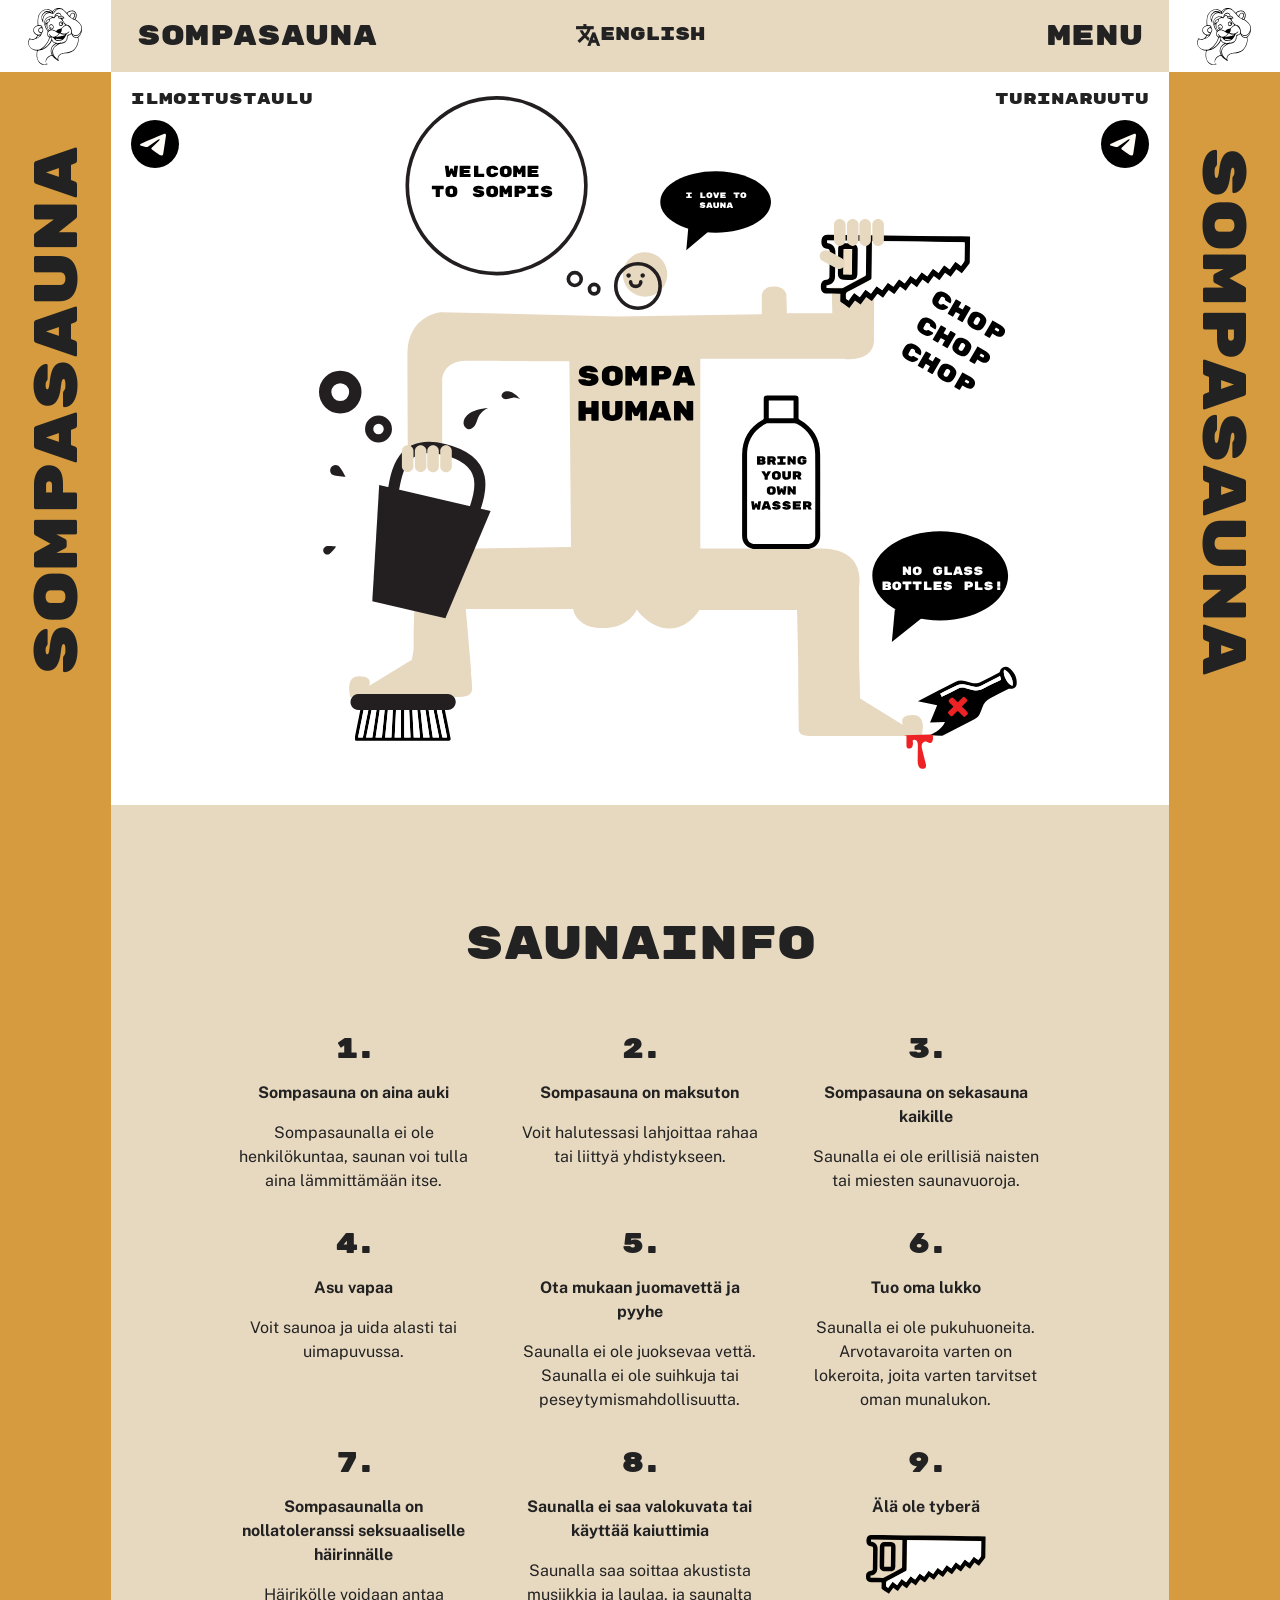
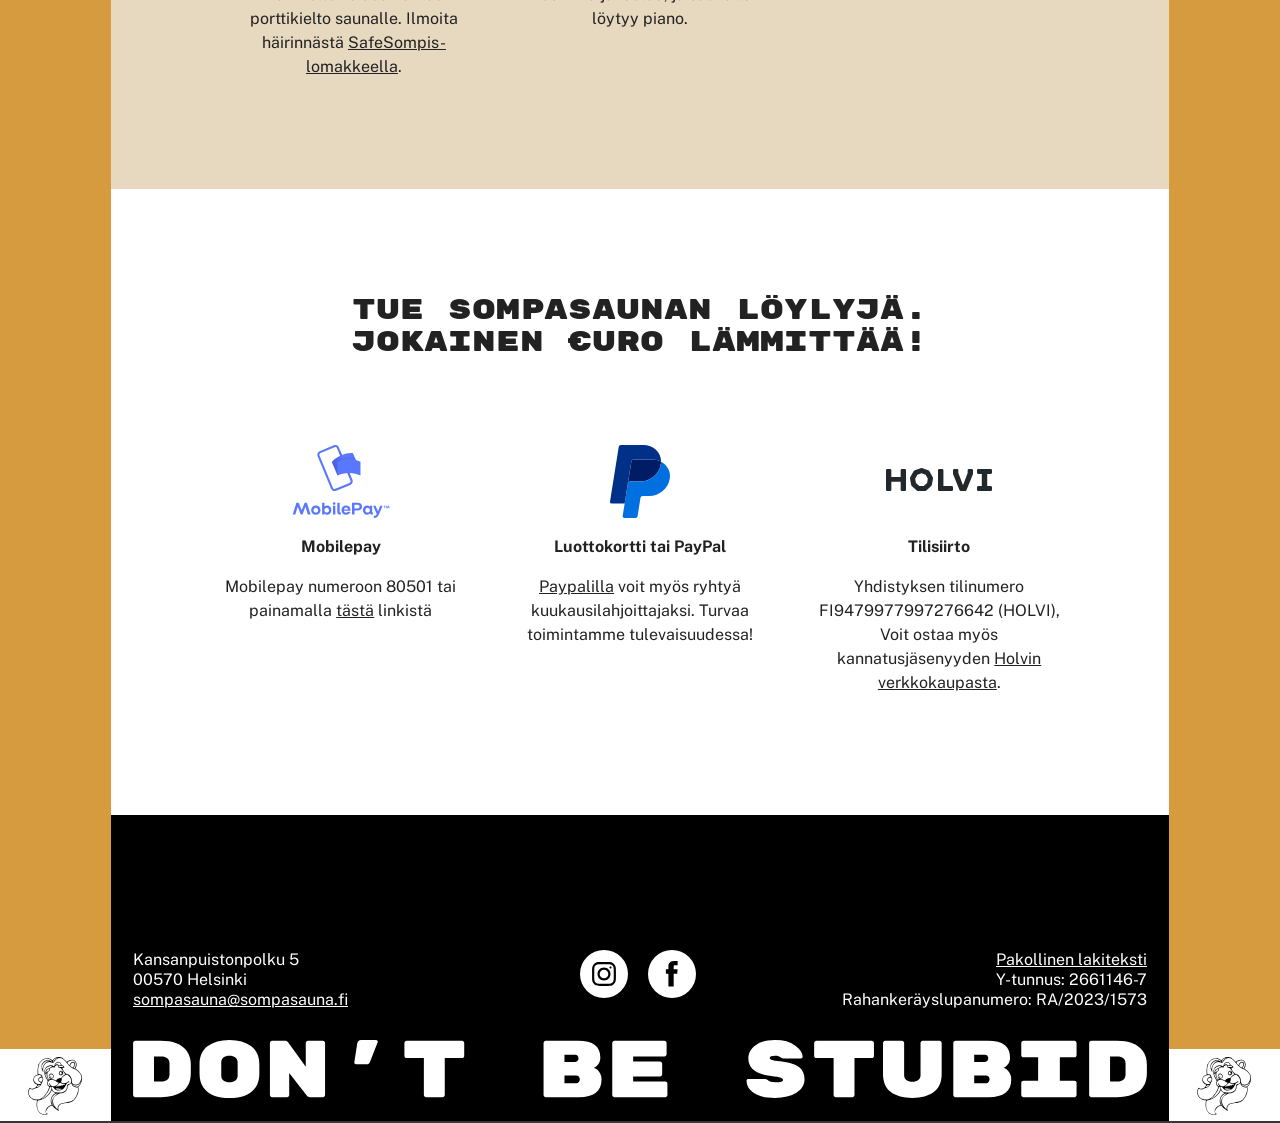
==== index.html @ 7e93b6a0 "Removed Pure CSS grid Removed Pure CSS grid link. Replaced used CSS styles from pure grid with own s" ====
<!doctype html>
<html class="no-js" lang="fi">
   <head>
      <meta charset="utf-8">
      <meta name="viewport" content="width=device-width, initial-scale=1">
	  <meta name="author" content="Katriina Kallioinen">
      <title>Sompasauna - Etusivu</title>
      <meta name="description" content="">
      <meta property="og:title" content="">
      <meta property="og:type" content="">
      <meta property="og:url" content="">
      <meta property="og:image" content="">
      <meta property="og:image:alt" content="">
	  <link rel="stylesheet" href="css/style.css">
      <link rel="preconnect" href="https://fonts.googleapis.com">
      <link rel="preconnect" href="https://fonts.gstatic.com" crossorigin>
      <link href="https://fonts.googleapis.com/css2?family=Public+Sans:ital,wght@0,100..900;1,100..900&family=Rubik+Mono+One&display=swap" rel="stylesheet">
	  <link href="https://fonts.googleapis.com/css2?family=Material+Icons&icon_names=translate&display=block" rel="stylesheet">
	  <link rel="icon" href="images/sompaleijona_fav.svg" type="image/svg+xml">
      <script src="js/app.js"></script>
   </head>
   <body>
	  <div id="menuOverlay" class=" menucont">
		 <div class="menuoverlay">
			<div class="grid">
				<div class="grid_col_100">
					<div id="topLinks" class="toplinks maxwidth">
					   <nav>
						  <ul class="mobnavul">
							 <li class="mobnavsep mobnavclose">
								<a href="javascript:void(0);" class="mobnavlink" onclick="closeNav()">MENU KII!</a>
							</li>
						  </ul>
						  <ul class="mobnavul">
							 <li class="mobnavsep"><a href="index.html" class="mobnavlink">ETUSIVU</a></li>
							 <li class="mobnavsep"><a href="medialle.html" class="mobnavlink">MEDIALLE</a></li>
							 <li class="mobnavsep"><a href="yhdistys.html" class="mobnavlink">YHDISTYS</a></li>
							 <li class="mobnavsep"><a href="saapuminen.html" class="mobnavlink">SAAPUMINEN</a></li>
						  </ul>
					   </nav>
					</div>
				</div>
			</div>
		</div>
	  </div>
      <div id="maincont" class="maincont maxwidth">
         <div id="maincont2" class="maincont2 maxwidth">
            <div class="sidecnt">
               <div class="smllogo top-0"><img src="images/sompaleijona.svg" alt=""></div>
               <div class="smllogo top-0 right-0"><img src="images/sompaleijona.svg" alt=""></div>
               <div class="smllogo bottom-0"><img src="images/sompaleijona.svg" alt=""></div>
               <div class="smllogo bottom-0 right-0"><img src="images/sompaleijona.svg" alt=""></div>
               <div class="sidetext left">
                  <div class="title rotleft"><span>Sompasauna</span></div>
               </div>
               <div class="sidetext right">
                  <div class="title rotright"><span>Sompasauna</span></div>
               </div>
            </div>
            <div class="midcol">
               <header>
                  <div class="topbar">
                     <div class="grid">
                        <div class="grid_col_40">
                           <a href="index.html"><h1 class="topbartext">Sompasauna</h1></a>
                        </div>
						<div class="grid_col_20 langmenucnt">
							<a href="home.html" class="langtext" data-icon="translate">ENGLISH</a>
                        </div>
                        <div class="grid_col_40">
							<a href="javascript:void(0);" class="mainmenu" onclick="openNav()">
								<p class="topbartext">MENU</p>
							</a>
                        </div>
                     </div>
                  </div>
               </header>
               <main>
                  <div class="mainsectcont">
					 <div class="grid">
                        <div class="grid_col_100 sompahumancnt">
						   <div class="sompahuman">
                              <div class="sompahumanimg">
                                 <img src="images/sompahuman.svg" alt="">
                              </div>
                           </div>
						   <div class="sompahumansomecnt">
							   <div class="sompahumansome shsl left">
								  <p>ILMOITUSTAULU</p>
								  <div class ="sompahumanicons">
									 <a href="https://t.me/+w6n6dkf7TgplNDRk" rel="noreferrer" target="_blank" class="sometop">
										<div class="socmediacontinv left">
										   <img src="images/some_telegram.svg" alt="Ilmoitustaulu telegrammissa">
										</div>
									 </a>
								  </div>
							   </div>
							   <div class="sompahumansome shsr right">
								  <p>TURINARUUTU</p>
								  <div class ="sompahumanicons">
									 <a href="https://t.me/%2BQe0uLihSREjvhsgx" rel="noreferrer" target="_blank" class="sometop right">
										<div class="socmediacontinv right">
										   <img src="images/some_telegram.svg" alt="Turinaruutu telegrammissa">
										</div>
									 </a>
								  </div>
							   </div>
						   </div>
                        </div>
                     </div>
                     <div class="grid beige contpadsml">
                        <div class="grid_col_100">
                           <h2 class="largetext aligncenter">SAUNAINFO</h2>
                        </div>
                        <div class="grid_col_33">
                           <div class="content aligncenter">
                              <span class="mediumtext smlls">1.</span>
                              <p class="strong">Sompasauna on aina auki</p>
                              <p>Sompasaunalla ei ole henkilökuntaa, saunan voi tulla aina lämmittämään itse.</p>
                           </div>
                        </div>
                        <div class="grid_col_33">
                           <div class="content aligncenter">
                              <span class="mediumtext smlls">2.</span>
                              <p class="strong">Sompasauna on maksuton</p>
                              <p>Voit halutessasi lahjoittaa rahaa tai liittyä yhdistykseen.</p>
                           </div>
                        </div>
                        <div class="grid_col_33">
                           <div class="content aligncenter">
                              <span class="mediumtext smlls">3.</span>
                              <p class="strong">Sompasauna on sekasauna kaikille </p>
                              <p>Saunalla ei ole erillisiä naisten tai miesten saunavuoroja.</p>
                           </div>
                        </div>
                        <div class="grid_col_33">
                           <div class="content aligncenter">
                              <span class="mediumtext smlls">4.</span>
                              <p class="strong">Asu vapaa</p>
                              <p>Voit saunoa ja uida alasti tai uimapuvussa.</p>
                           </div>
                        </div>
                        <div class="grid_col_33">
                           <div class="content aligncenter">
                              <span class="mediumtext smlls">5.</span>
                              <p class="strong">Ota mukaan juomavettä ja pyyhe</p>
                              <p>Saunalla ei ole juoksevaa vettä. Saunalla ei ole suihkuja tai peseytymismahdollisuutta.</p>
                           </div>
                        </div>
                        <div class="grid_col_33">
                           <div class="content aligncenter">
                              <span class="mediumtext smlls">6.</span>
                              <p class="strong">Tuo oma lukko</p>
                              <p>Saunalla ei ole pukuhuoneita. Arvotavaroita varten on lokeroita, joita varten tarvitset oman munalukon.</p>
                           </div>
                        </div>
                        <div class="grid_col_33">
                           <div class="content aligncenter">
                              <span class="mediumtext smlls">7.</span>
                              <p class="strong">Sompasaunalla on nollatoleranssi seksuaaliselle häirinnälle</p>
                              <p>Häirikölle voidaan antaa porttikielto saunalle. Ilmoita häirinnästä <a href="https://docs.google.com/forms/d/e/1FAIpQLSfS0E_DT-Mt9vOCuPlWP-vddChGRAcithZ7f5eoOJfEtLlh0Q/viewform" rel="noreferrer" target="_blank">SafeSompis-lomakkeella</a>.</p>
                           </div>
                        </div>
                        <div class="grid_col_33">
                           <div class="content aligncenter">
                              <span class="mediumtext smlls">8.</span>
                              <p class="strong">Saunalla ei saa valokuvata tai käyttää kaiuttimia</p>
                              <p>Saunalla saa soittaa akustista musiikkia ja laulaa, ja saunalta löytyy piano.</p>
                           </div>
                        </div>
                        <div class="grid_col_33">
                           <div class="content aligncenter">
                              <span class="mediumtext smlls">9.</span>
                              <p class="strong">Älä ole tyberä</p>
                              <img src="./images/saha.svg" alt="saha" class="saha">
                           </div>
                        </div>
                     </div>
                     <div class="grid contpadlrg">
                        <div class="grid_col_100">
                           <h2 class="mediumtext aligncenter">Tue Sompasaunan löylyjä.<br>jokainen €uro lämmittää!</h2>
                        </div>
                        <div class="grid paymentcnt">
                           <div class="grid_col_33">
                              <div class="content aligncenter">
								 <div class="paymentimgcnt">
									<img src="./images/payment_mobilepay.svg" alt="MobilePay" class="paymentimg">
								 </div>
                                 <p class="payment">Mobilepay</p>
                                 <p>Mobilepay numeroon 80501 tai painamalla <a href="https://www.mobilepay.fi/Yrityksille/Maksulinkki/maksulinkki-vastaus?phone=80501&amount=10&comment=Lahjoitus%20Sompasaunalle" rel="noreferrer" target="_blank" class="some instagram">tästä</a> linkistä</p>
                              </div>
                           </div>
                           <div class="grid_col_33">
                              <div class="content aligncenter">
								 <div class="paymentimgcnt">
									<img src="./images/payment_paypal.svg" alt="Paypal" class="paymentimg">
								 </div>
                                 <p class="payment">Luottokortti tai PayPal</p>
                                 <p><a href="https://www.paypal.com/donate/?hosted_button_id=TMPUR9CYPCMAG" rel="noreferrer" target="_blank" class="">Paypalilla</a> voit myös ryhtyä kuukausilahjoittajaksi. Turvaa toimintamme tulevaisuudessa!</p>
                              </div>
                           </div>
                           <div class="grid_col_33">
                              <div class="content aligncenter">
								 <div class="paymentimgcnt holvi">
									<img src="./images/payment_holvi.svg" alt="Holvi" class="paymentimg">
								 </div>
                                 <p class="payment">Tilisiirto</p>
                                 <p>Yhdistyksen tilinumero FI9479977997276642 (HOLVI), Voit ostaa myös kannatusjäsenyyden <a href="https://holvi.com/shop/sompasauna/" rel="noreferrer" target="_blank">Holvin verkkokaupasta</a>.</p>
                              </div>
                           </div>
                        </div>
                     </div>
                  </div>
               </main>
               <div class="grid">
                  <footer>
                     <div class="contact">
                        <div class="contactcnt">
                           <div class="contactcol contactcol1">
                              <div class="address">Kansanpuistonpolku 5<br>00570 Helsinki<br><a href="mailto:sompasauna@sompasauna.fi" class="email">sompasauna@sompasauna.fi</a></div>
                           </div>
                           <div class="contactcol contactcol2">
                              <div class="socmedia">
                                 <a href="https://www.instagram.com/sompasauna/" rel="noreferrer" target="_blank" class="some instagram">
                                    <div class="socmediacont">
                                       <img src="images/some_instagram.svg" alt="Sompasauna on Instagram">
                                    </div>
                                 </a>
                                 <div class="socmediacont">
                                    <a href="https://www.facebook.com/groups/sompasauna" rel="noreferrer" target="_blank" class="some facebook">
										<img src="images/some_facebook.svg" alt="Sompasauna on Facebook">
									</a>
                                 </div>
                              </div>
                           </div>
                           <div class="contactcol contactcol3">
                              <div class="address"><a href="tietosuojaseloste.html" class="email">Pakollinen lakiteksti</a><br>Y-tunnus: 2661146-7<br>Rahankeräyslupanumero: RA/2023/1573</div>
                           </div>
                        </div>
                     </div>
                     <div class="grid_col_100">
                        <div class="slogan">
                           <img src="images/slogan.svg" alt="Don't be stubid">
                        </div>
                     </div>
                  </footer>
               </div>
            </div>
         </div>
      </div>
   </body>
</html>
---- css/style.css ----
/* Reset defaults */
html {
	color: #222;
	font-size: 1em;
	line-height: 1.4;
	box-sizing: border-box;
	font-family: "Rubik Mono One", Helvetica, Arial, sans-serif;
}

*,
*:before,
*:after {
	box-sizing: inherit;
}

/* * Remove text-shadow in selection highlight: * https://twitter.com/miketaylr/status/12228805301 * * Customize the background color to match your design. */
::-moz-selection {
	background: #b3d4fc;
	text-shadow: none;
}

::selection {
	background: #b3d4fc;
	text-shadow: none;
}

/* * Remove the gap between audio, canvas, iframes, * images, videos and the bottom of their containers: * https://github.com/h5bp/html5-boilerplate/issues/440 */
audio,
canvas,
iframe,
img,
svg,
video {
	vertical-align: middle;
}

img {
	max-width: 100%;
}

[data-icon]::before {
	content: attr(data-icon);
	font-family: 'Material Icons';
	font-weight: bold;
	font-style: normal;
	font-size: 1.4em;
	vertical-align: middle;
	width: 1em;
	height: 1em;
	line-height: 1;
	text-transform: none;
	letter-spacing: normal;
	-webkit-font-smoothing: antialiased;
	text-rendering: optimizeLegibility;
	-moz-osx-font-smoothing: grayscale;
}

/* * Remove default fieldset styles. */
fieldset {
	border: 0;
	margin: 0;
	padding: 0;
}

/* ---------------------*/
body {
	margin: 0;
	font-family: "Public Sans", Helvetica, Arial, sans-serif;
	background: #373737;
}

.link:hover {
	text-decoration: underline;
	cursor: pointer;
}

header {
	width: 100%;
	background-color: #E7D8C0;
	z-index: 3;
	position: relative;
	top: 0;
	min-height: 72px;
}

a {
	text-decoration: none;
}

.strong {
	font-weight: 700;
}

.maxwidth {
	max-width: 100%;
	width: 1920px;
}

.left {
	float: left;
}

.right {
	float: right;
}

.alignleft {
	text-align: left;
}

.alignright {
	text-align: right;
}

.aligncenter {
	text-align: center;
}

.left-0
{
	left: 0;
}

.right-0
{
	right: 0;
}

.bottom-0 {
	bottom: 0;
}

.top-0 {
	top: 0;
}

.grid{
	display: flex;
    flex-flow: row wrap;
    align-content: flex-start;	
	line-height: 1.15;
    -webkit-text-size-adjust: 100%;
}

.grid_col_100{
	width: 100%;
}

.grid_col_50{	
	width: 100%;
}

.grid_col_40{
	width: 40%;
}
.grid_col_20{
	width: 20%;
}

.grid_col_33
{
	width: 100%;
}

.grid_col_33_50_100
{
	width: 100%;	
}

.beige {
	background-color: #E7D8C0;
}

.maincont {
	margin-right: auto;
	margin-left: auto;
	display: block;
}

.maincont2 {
	float: left;
	background: #d59b3e;
	position: relative;
}

main {
	padding: 0;
	background: #FFF;
}

main a {
	color: #222;
	text-decoration: underline;
}

main .mainsectcont {
	min-height: 540px;
}

main .content {
	padding: 0 24px 24px 24px;
	line-height: 24px;
}

header {
	background-color: #D59B3E;
}

.mainmenu {
	float: right;
}

/* ------------ Language selector start ------------*/
.langmenucnt {
	display: block;
	float: right;
	position: relative;
}

.langtext {
	font-size: 10px;
	color: #FFF;
	text-align: center;
	display: block;
	margin-top: 29px;
	width: 100%;
}

.langtext:hover {
	color: #222;
}


/* ------------ Language selector end ------------*/
.midcol {
	display: block;
	float: left;
	width: 100%;
}

.largetext {
	font-family: "Rubik Mono One", Helvetica, Arial, sans-serif;
	color: #222;
	font-size: 34px;
	font-weight: 400;
	display: block;
	margin: 0;
	padding: 30px 0 50px 0;
}

.mediumtext {
	font-family: "Rubik Mono One", Helvetica, Arial, sans-serif;
	font-size: 20px;
	font-weight: 400;
	margin: 0;
	padding: 26px 0;
}

.smlls {
	letter-spacing: -5px;
}

/* ------------ Sidebar start ------------*/
.smllogo {
	background: #FFF;
	position: absolute;
	width: 90px;
	height: 72px;
}

.smllogo img {
	margin: 10px 20px;
	width: 50px;
}

.sidetext {
	width: 90px;
	display: block;
	top: 60px;
	margin: 0;
	padding: 46px 0;
}

.title {
	font-size: 54px;
	line-height: 1;
	font-family: "Rubik Mono One", Helvetica, Arial, sans-serif;
	position: fixed;
	top: 115px;
	white-space: nowrap;
}

.rotleft {
	transform: rotate(-90deg) translateY(48px) translateX(-100%);
	transform-origin: 0% 50%;
}

.rotright {
	transform: rotate(90deg) translateY(-43px);
	transform-origin: 0% 50%;
}

/* ------------ Sidebar end ------------*/

/* ------------ Navi & topbar start ------------*/
.topbar {
	font-weight: 400;
	font-family: "Rubik Mono One", Helvetica, Arial, sans-serif;
	display: block;
	justify-content: space-between;
	align-items: center;
	padding: 0 26px 0 26px;
}

.topbartext {
	font-family: "Rubik Mono One", Helvetica, Arial, sans-serif;
	font-size: 10px;
	font-weight: 400;
	line-height: 34px;
	margin: 20px 0 0 0;
	color: #FFF;
}

.topbartext:hover {
	color: #222;
}

nav {
	font-size: 14px;
}

.menucont {
	height: 100%;
	width: 0;
	position: fixed;
	z-index: 3000;
	overflow-x: hidden;
	padding-top: 0px;
}

.menuoverlay {
	position: relative;
	height: 100%;
	background: #d59b3e;
}

.toplinks {
	padding: 12px 0 64px 0;
	margin: 0 auto;
}

.mobnavlink {
	color: #FFF;
}

.mobnavlink:hover {
	color: #222;
}

.mobnavul {
	font-family: "Rubik Mono One", Helvetica, Arial, sans-serif;
	list-style: none;
	margin: 0;
	padding: 0;
}

.mobnavsep {
	width: 100%;
	float: left;
	text-align: center;
	margin: 15px 0;
}

.mobnavclose {
	margin-top: 8px;
	text-align: right;
	padding: 7px 32px 0 0;
	margin-bottom: 60px;
}

.mobnavclose a {
	margin-right: 0;
}

/* ------------ Navi & topbar end ------------*/

/* ------------ hero start ------------*/
.sompahumancnt {
	width: 100%;
	position: relative;
}

.sompahumansomecnt {
	width: 100%;
	margin-bottom: 36px;
	float: left;
}

.sompahumansome {
	font-family: "Rubik Mono One", Helvetica, Arial, sans-serif;
	font-size: 16px;
	position: relative;
}

.shsr {
	right: 20px;
}

.shsl {
	left: 20px;
}

.sompahumansome p {
	display: block;
	font-size: 14px;
	margin: 18px 0 12px 0px;
	clear: both;
	float: left;
}

.sompahumansome img {
	display: block;
}

.sompahumanicons {
	position: relative;
	clear: none;
}

.sompahuman {
	display: block;
	position: relative;
	margin: auto;
	text-align: center;
	margin-left: 35px;
}

.socmediacontinv {
	width: 48px;
	height: 48px;
	display: block;
	border-radius: 50%;
	background: #000;
	float: left;
}

.socmediacontinv:hover {
	background: #d59b3e;
}

.saha {
	width: 120px;
}

.sometop img {
	width: 26px;
	height: 26px;
	text-align: center;
	margin: 12px 0 0px 9px;
}

.sompahumanimg {
	width: 100%;
	height: 100%;
	position: relative;
}

.sompahumanimg img {
	margin-top: 24px;
	padding: 0;
}

/* ------------ hero end ------------*/

/* ------------ footer start ------------*/
footer {
	box-sizing: border-box;
	background-color: black;
	color: white;
	width: 100%;
	padding: 42px 24px 12px 24px;
}

footer section {
	margin: 0 auto;
}

footer .contact {
	justify-content: space-between;
	margin-bottom: 20px;
	text-align: center;
}

footer .email {
	color: #FFF;
	text-decoration: underline;
}

footer contact .center {
	justify-content: center;
}

footer contact .center .some {
	background-color: white;
}

footer contact .center .some:hover {
	background-color: #D59B3E;
}

footer contact .right {
	text-align: right;
}

.slogan {
	padding: 10px 0 12px 0;
}

.slogan img {
	width: 100%;
}

.some {
	width: 48px;
	height: 48px;
}

.socmediacont {
	width: 48px;
	height: 48px;
	float: left;
	display: block;
	border-radius: 50%;
	background: #FFF;
	margin: 0 10px;
}

.socmediacont:hover {
	background: #d59b3e;
}

.socmedia {
	display: block;
	margin-left: auto;
	margin-right: auto;
	width: 140px;
	margin-top: 21px;
}

.contactcnt {
	flex-direction: column;
	text-align: center;
	width: 100%;
	display: flex;
}

.contactcol {
	display: flex;
	justify-content: center;
	line-height: 26px;
}

.contactcol1 {
	order: 1;
}

.contactcol2 {
	order: 3;
}

.contactcol3 {
	order: 2;
}

.some img {
	width: 26px;
	height: 26px;
	text-align: center;
	margin: 11px 0 0 0;
}

/* ------------ footer end ------------*/
.payment {
	font-weight: 700;
	font-size: 16px;
	line-height: 24px;
	text-align: center;
}

.paymentimg {
	display: block;
	margin-left: auto;
	margin-right: auto;
	max-height: 73px;
	margin-bottom: 24px;
}

.paymentimgcnt {
	display: block;
	width: 100%;
	min-height: 74px;
}

.paymentimgcnt.holvi {
	margin-top: 23px;
	min-height: 51px;
}

.paymentimg.holvi {
	margin-top: 14px;
}

.paymentcnt {
	margin-top: 60px;
}

.contpadlrg {
	padding: 60px 24px;
}

.contpadsml {
	padding: 48px 0 82px 0;
}

.sidecnt {
	display: none;
}

.colsingleimg {
	width: 80%;
	display: block;
	margin: auto;
	margin-top: 40px;
}

.bigbtn {
	font-family: "Rubik Mono One", Helvetica, Arial, sans-serif;
	font-weight: 400;
	font-size: 18px;
	text-decoration: none;
	color: #222;
	background: #fffdcb;
	outline: none;
	border: 6px solid #222;
	box-shadow: 11px 10px 0 -4px #fffdcb, 11px 10px 0 2px #222;
	padding: 18px 20px 14px 20px;
}

.bigbtncnt {
	text-align: center;
	margin: 100px 0 100px 0;
}

.absolute {
	position: absolute;
}

@media screen and (min-width: 20.5em) {
	.mediumtext {
		font-size: 14px;
	}

	nav {
		font-size: 15px;
	}
}

@media screen and (min-width: 22em) {
	.mediumtext {
		font-size: 20px;
	}
}

@media screen and (min-width: 25em) {
	.mediumtext {
		font-size: 20px;
	}

	.topbartext {
		font-size: 14px;
	}

	.langtext {
		font-size: 12px;
		margin-top: 27px;
	}

	nav {
		font-size: 16px;
	}
}

@media screen and (min-width: 30.5em) {
	.mediumtext {
		font-size: 22px;
	}

	nav {
		font-size: 18px;
	}
}

@media screen and (min-width: 35.5em) {
	.colsingleimg {
		width: 60%;
		display: block;
		margin: auto;
		margin-top: 40px;
	}

	.largetext {
		font-size: 40px;
		padding: 38px 0 60px 0;
	}

	.mediumtext {
		font-size: 24px;
	}

	.topbartext {
		font-size: 20px;
		margin: 20px 0 0 0;
	}

	.langtext {
		font-size: 14px;
		margin-top: 26px;
	}

	.contpadlrg {
		padding: 40px;
	}

	.contpadsml {
		padding: 64px 0 36px 0;
	}

	footer {
		padding: 42px 20px 23px 24px;
	}

	.bigbtn {
		font-size: 20px;
		border: 6px solid #222;
		box-shadow: 11px 10px 0 -4px #fffdcb, 11px 10px 0 2px #222;
		padding: 18px 24px 12px 24px;
	}

	nav {
		font-size: 20px;
	}

	.mobnavclose {
		padding: 5px 32px 0 0;
	}
}

@media screen and (min-width: 48em) {
	header {
		background-color: #E7D8C0;
	}

	.largetext {
		font-size: 42px;
		padding: 40px 0 62px 0;
	}

	.sidecnt {
		display: block;
	}

	.topbartext,
	.topbartext a {
		color: #222;
		font-size: 24px;
	}

	.topbartext:hover {
		color: #d59b3e;
	}

	.langtext {
		font-size: 15px;
		color: #222;
		margin-top: 26px;
	}

	.langtext:hover {
		color: #d59b3e;
	}

	.midcol {
		display: block;
		float: left;
		width: calc(100% - 180px);
	}

	.contpadsml {
		padding: 70px 40px;
	}

	footer {
		padding: 42px 36px 10px 36px;
	}

	.sompahumansome p {
		font-size: 16px;
	}

	.bigbtn {
		font-size: 28px;
		border: 6px solid #222;
		box-shadow: 11px 10px 0 -4px #fffdcb, 11px 10px 0 2px #222;
		padding: 18px 24px 12px 24px;
	}

	.mediumtext {
		font-size: 28px;
	}

	nav {
		font-size: 28px;
	}

	.mobnavclose {
		padding: 1px 32px 0 0;
	}
}

@media screen and (min-width: 54em) {

	.topbartext,
	.topbartext a {
		font-size: 28px;
	}

	.langtext {
		font-size: 18px;
		margin-top: 23px;
	}
}


@media screen and (min-width: 64em) {
	header .logo {
		width: 111px;
	}
	
	.grid_col_33 {
		width: 33.3333%;
	}
	
	.grid_col_50 {	
		width: 50%;
	}
	
	.grid_col_33_50_100 {
		width: 50%;
	}

	.colsingleimg {
		width: 80%;
		display: block;
		margin: auto;
		margin-top: 40px;
	}

	.contpadsml {
		padding: 70px 60px;
	}

	.largetext {
		font-size: 44px;
		padding: 42px 0 64px 0;
	}

	.midcol {
		width: calc(100% - 222px);
	}

	.smllogo {
		width: 111px;
	}

	.smllogo img {
		margin: 8px 28px;
		width: 54px;
	}

	.sidetext {
		width: 111px;
	}

	.title {
		font-size: 62px;
	}

	.rotleft {
		transform: rotate(-90deg) translateY(58px) translateX(-100%);
		transform-origin: 0% 50%;
	}

	.rotright {
		transform: rotate(90deg) translateY(-53px);
		transform-origin: 0% 50%;
	}

	.bigbtn {
		background: #fffdcb;
		font-size: 34px;
		border: 6px solid #222;
		box-shadow: 11px 10px 0 -4px #fffdcb, 11px 10px 0 2px #222;
		padding: 18px 27px 12px 27px;
	}

	.sompahuman {
		display: block;
		position: relative;
		margin: auto;
		text-align: center;
		margin-bottom: 0;
	}

	.sompahumansome {
		position: absolute;
		top: 0;
	}

	.sompahumanicons {
		position: relative;
		clear: both;
	}

	.sompahumansome.right {
		right: 20px;
	}

	.sompahumanicons a.right {
		float: right;
	}

	.sompahumansomecnt {
		width: 100%;
		display: block;
		position: static;
		margin-bottom: 36px;
		float: none;
	}

	.sompahumanimg img {
		padding: 0 0 0 70px;
	}

	.mediumtext {
		font-size: 24px;
	}
}

@media screen and (min-width: 80em) {
	.maincont {
		max-width: 100%;
	}

	.contpadlrg {
		padding: 80px;
	}

	.contpadsml {
		padding: 70px 100px;
	}

	.largetext {
		font-size: 46px;
		padding: 44px 0 66px 0;
	}

	.contactcnt {
		width: 100%;
		display: flex;
		flex-direction: row;
		text-align: justify;
	}

	.contactcol {
		width: 100%;
		line-height:20px;
	}

	.contactcol1 {
		order: 1;
		justify-content: flex-start;
	}

	.contactcol2 {
		order: 2;
	}

	.contactcol3 {
		order: 3;
		text-align: right;
		justify-content: flex-end;
	}

	.colsingleimg {
		max-width: 400px;
	}

	.socmedia {
		margin-top: 0;
	}

	.some img {
		text-align: center;
		margin: 11px 0px 0px 11px;
	}

	footer {
		padding: 135px 22px 11px 22px;
	}

	.bigbtn {
		font-size: 38px;
		border: 6px solid #222;
		box-shadow: 11px 10px 0 -4px #fffdcb, 11px 10px 0 2px #222;
		padding: 18px 27px 12px 27px;
	}

	.mediumtext {
		font-size: 28px;
	}
}

@media screen and (min-width: 120em) {
	.grid_col_33_50_100 {
		width: 33.3333%;
	}
	.sompahumanimg {
		margin-top: 0;
	}

	.largetext {
		font-size: 48px;
		padding: 0px 0 46px 0;
	}

	.bigbtn {
		font-size: 45px;
		border: 7px solid #222;
		box-shadow: 11px 10px 0 -4px #fffdcb, 11px 10px 0 2px #222;
		padding: 18px 27px 12px 27px;
	}
}

@media screen and (min-width: 160em) {
}

@media screen and (min-width: 240em) {
}
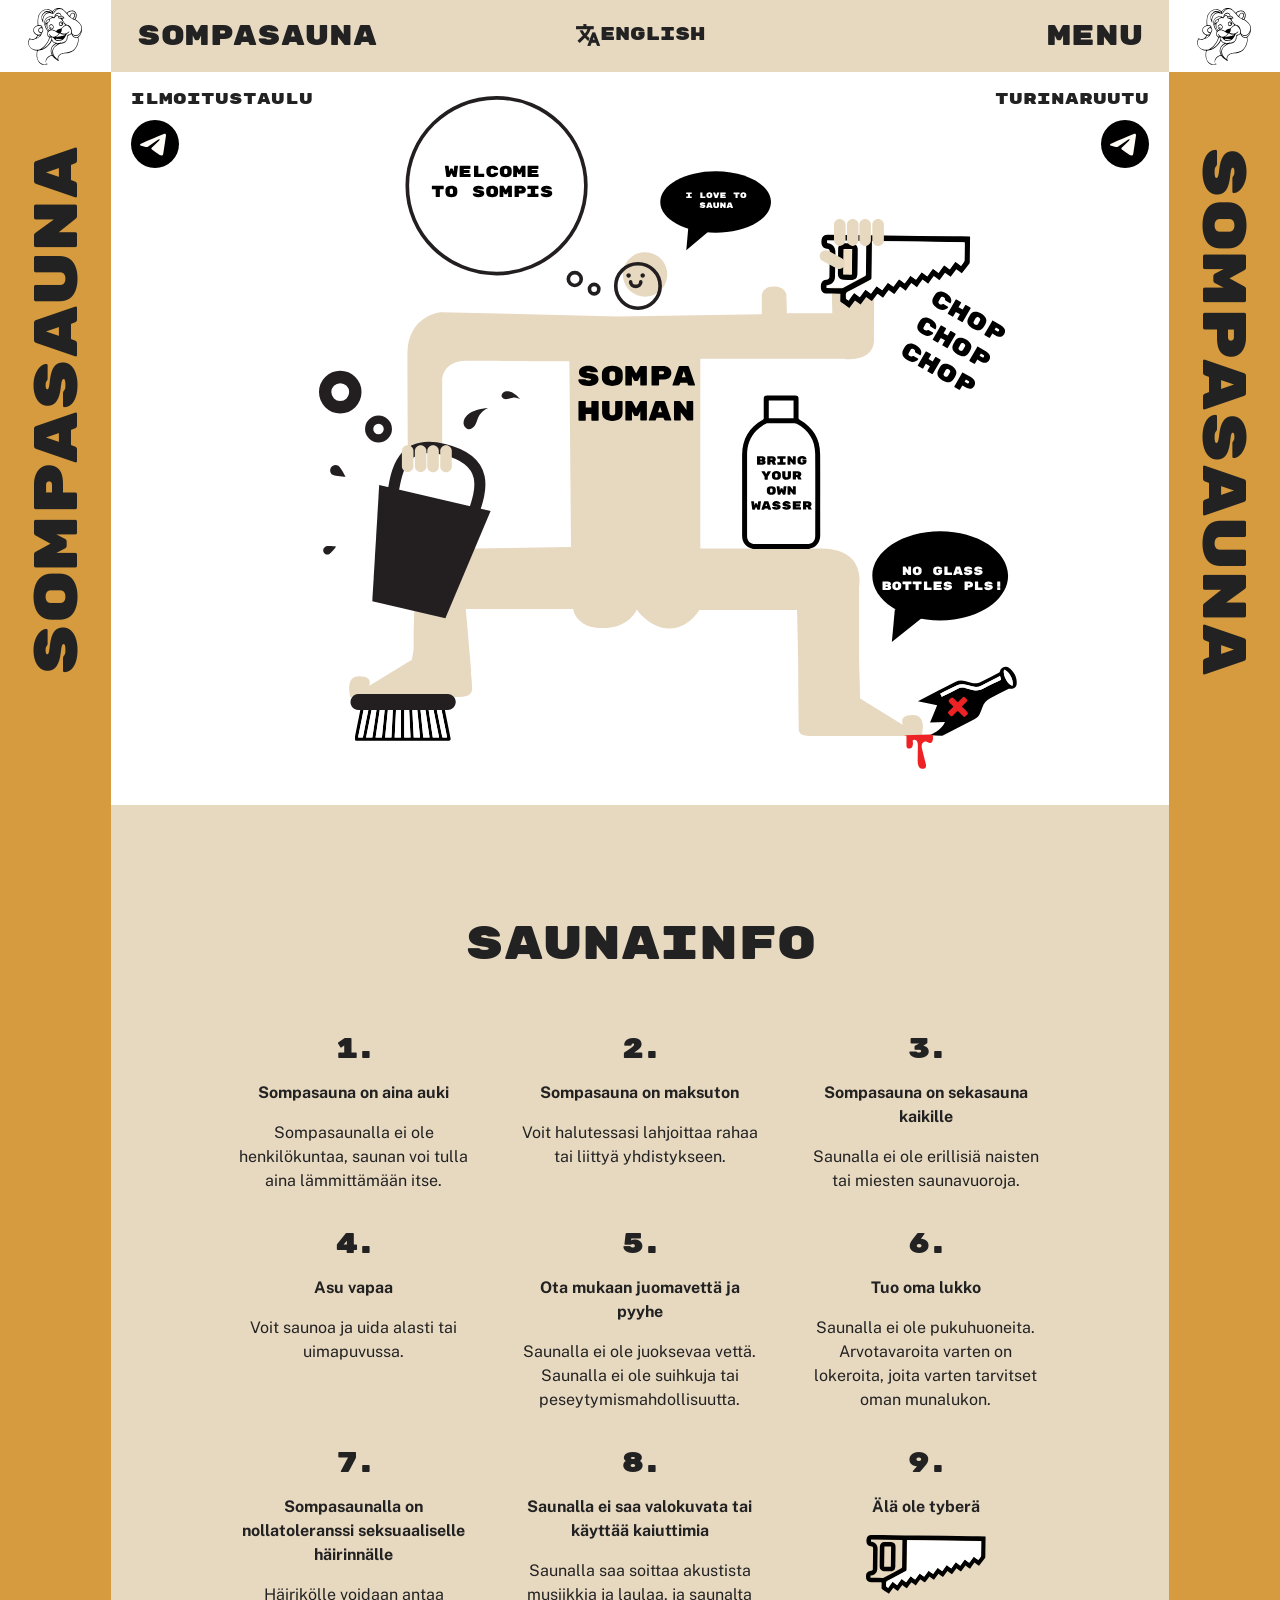
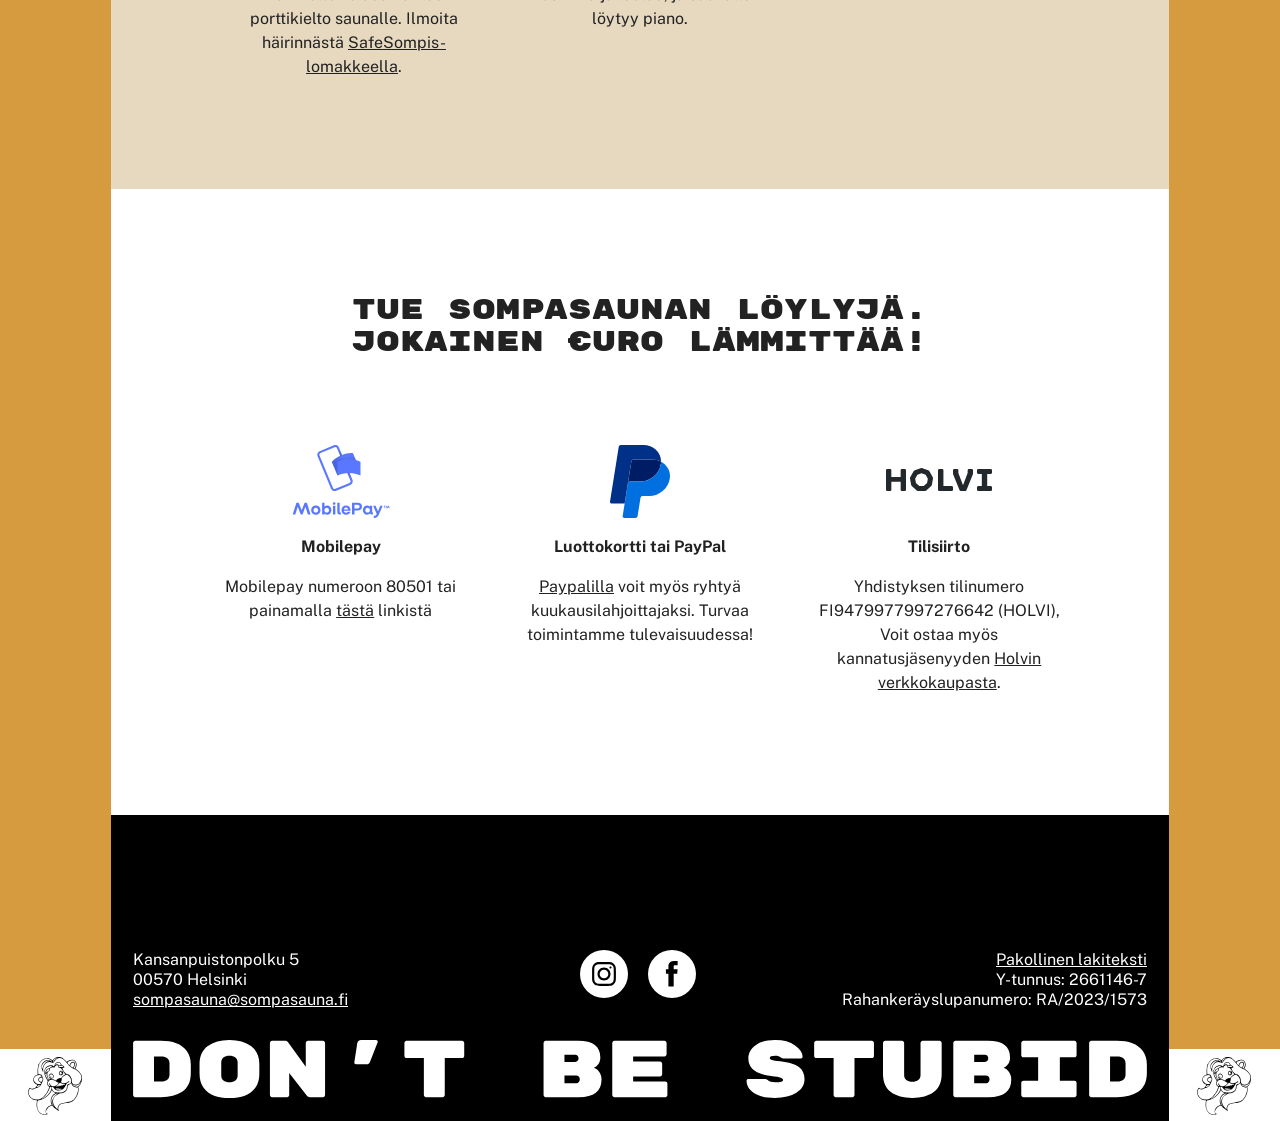
==== commit 9bfce70c: "Added Open Graph metadata Added Open Graph metadata" ====
--- a/index.html
+++ b/index.html
@@ -6,11 +6,13 @@
 	  <meta name="author" content="Katriina Kallioinen">
       <title>Sompasauna - Etusivu</title>
       <meta name="description" content="">
-      <meta property="og:title" content="">
-      <meta property="og:type" content="">
-      <meta property="og:url" content="">
-      <meta property="og:image" content="">
-      <meta property="og:image:alt" content="">
+      <meta property="og:title" content="Sompasauna - Etusivu">
+	  <meta property="og:description" content="Sompasauna - Etusivu">
+	  <meta property="fb:app_id" content="966242223397117">
+      <meta property="og:type" content="website">
+      <meta property="og:url" content="http://new.sompasauna.fi/index.html">
+      <meta property="og:image" content="http://new.sompasauna.fi/images/sompaleijona.svg">
+      <meta property="og:image:alt" content="Sompasauna">
 	  <link rel="stylesheet" href="css/style.css">
       <link rel="preconnect" href="https://fonts.googleapis.com">
       <link rel="preconnect" href="https://fonts.gstatic.com" crossorigin>
@@ -20,7 +22,7 @@
       <script src="js/app.js"></script>
    </head>
    <body>
-	  <div id="menuOverlay" class=" menucont">
+	  <div id="menuOverlay" class="menucont">
 		 <div class="menuoverlay">
 			<div class="grid">
 				<div class="grid_col_100">
--- a/css/style.css
+++ b/css/style.css
@@ -883,7 +883,7 @@
 	}
 
 	.smllogo img {
-		margin: 8px 28px;
+		margin: 8px 0 0 28px;
 		width: 54px;
 	}
 
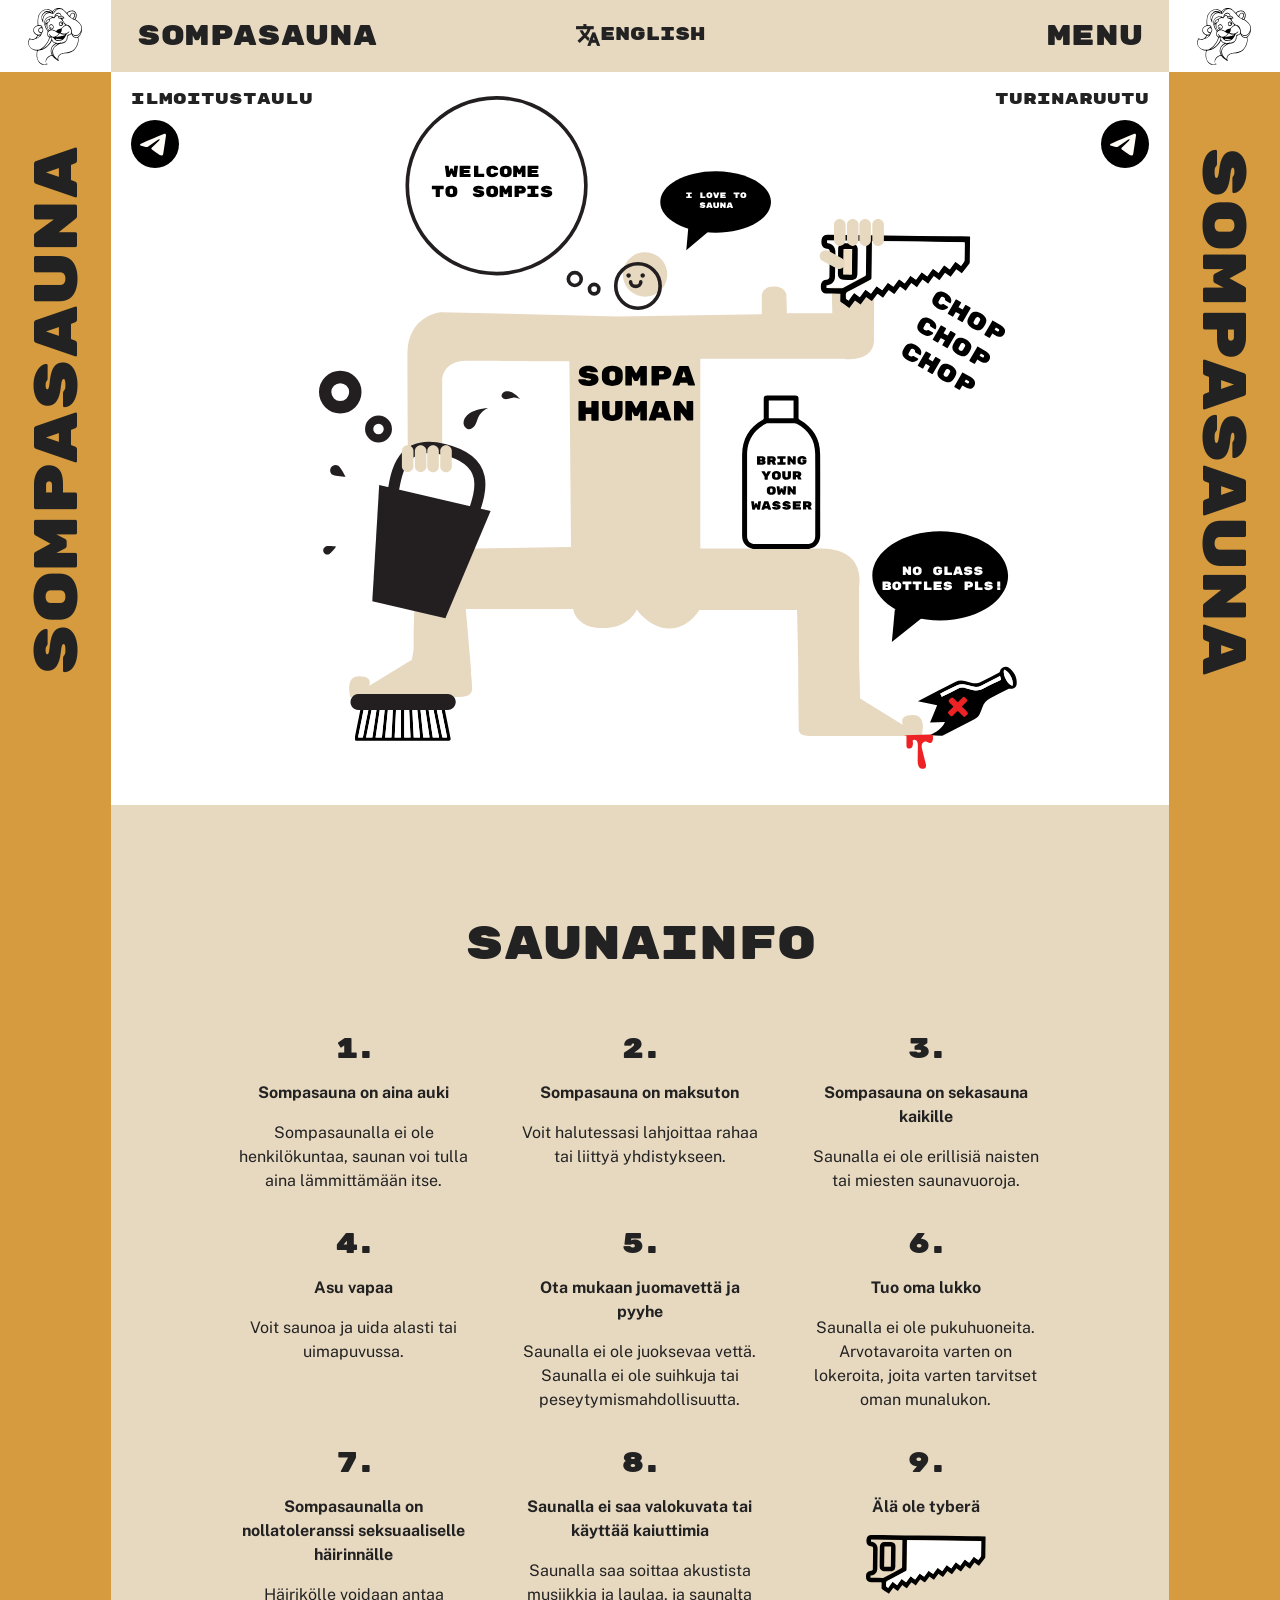
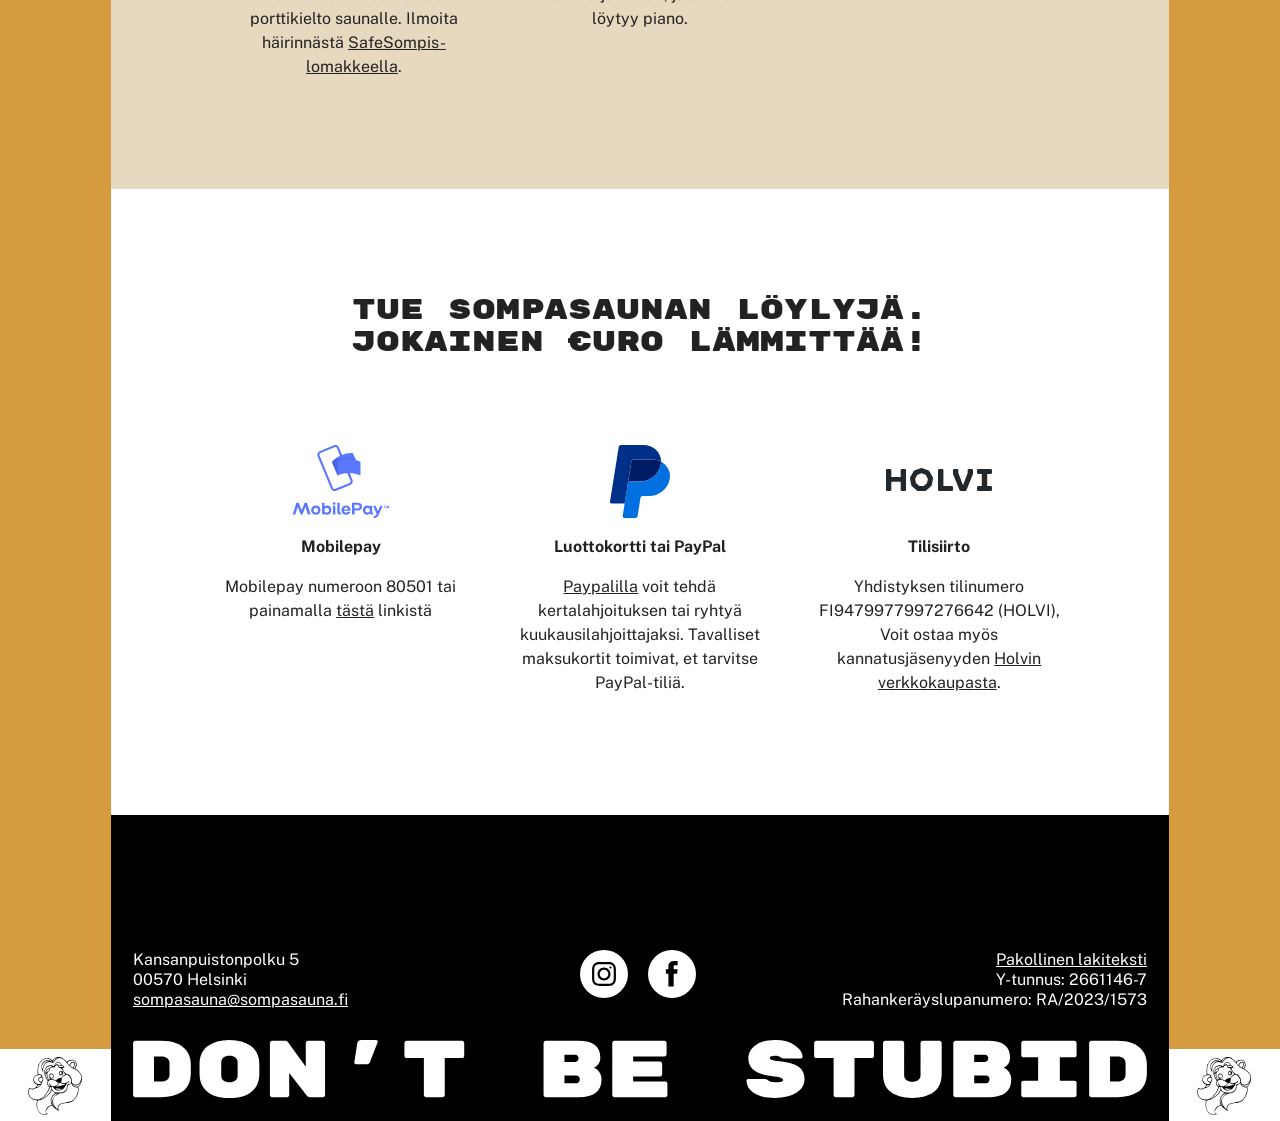
==== commit 73f0ff45: "Update PayPal description Signed-off-by: Riku Viitanen <riku.viitanen@protonmail.com>" ====
--- a/index.html
+++ b/index.html
@@ -11,7 +11,7 @@
 	  <meta property="fb:app_id" content="966242223397117">
       <meta property="og:type" content="website">
       <meta property="og:url" content="http://new.sompasauna.fi/index.html">
-      <meta property="og:image" content="http://new.sompasauna.fi/images/sompaleijona.svg">
+      <meta property="og:image" content="http://new.sompasauna.fi/images/sompaleijona.png">
       <meta property="og:image:alt" content="Sompasauna">
 	  <link rel="stylesheet" href="css/style.css">
       <link rel="preconnect" href="https://fonts.googleapis.com">
@@ -189,7 +189,7 @@
 									<img src="./images/payment_mobilepay.svg" alt="MobilePay" class="paymentimg">
 								 </div>
                                  <p class="payment">Mobilepay</p>
-                                 <p>Mobilepay numeroon 80501 tai painamalla <a href="https://www.mobilepay.fi/Yrityksille/Maksulinkki/maksulinkki-vastaus?phone=80501&amount=10&comment=Lahjoitus%20Sompasaunalle" rel="noreferrer" target="_blank" class="some instagram">tästä</a> linkistä</p>
+                                 <p>Mobilepay numeroon 80501 tai painamalla <a href="https://qr.mobilepay.fi/paymentlink?phone=80501&comment=Lahjoitus%20Sompasaunalle" rel="noreferrer" target="_blank" class="some instagram">tästä</a> linkistä</p>
                               </div>
                            </div>
                            <div class="grid_col_33">
@@ -198,7 +198,7 @@
 									<img src="./images/payment_paypal.svg" alt="Paypal" class="paymentimg">
 								 </div>
                                  <p class="payment">Luottokortti tai PayPal</p>
-                                 <p><a href="https://www.paypal.com/donate/?hosted_button_id=TMPUR9CYPCMAG" rel="noreferrer" target="_blank" class="">Paypalilla</a> voit myös ryhtyä kuukausilahjoittajaksi. Turvaa toimintamme tulevaisuudessa!</p>
+                                 <p><a href="https://www.paypal.com/donate/?hosted_button_id=TMPUR9CYPCMAG" rel="noreferrer" target="_blank" class="">Paypalilla</a> voit tehdä kertalahjoituksen tai ryhtyä kuukausilahjoittajaksi. Tavalliset maksukortit toimivat, et tarvitse PayPal-tiliä.</p>
                               </div>
                            </div>
                            <div class="grid_col_33">
@@ -251,4 +251,4 @@
          </div>
       </div>
    </body>
-</html>+</html>
--- a/css/style.css
+++ b/css/style.css
@@ -66,7 +66,7 @@
 body {
 	margin: 0;
 	font-family: "Public Sans", Helvetica, Arial, sans-serif;
-	background: #373737;
+	background: #161616;
 }
 
 .link:hover {
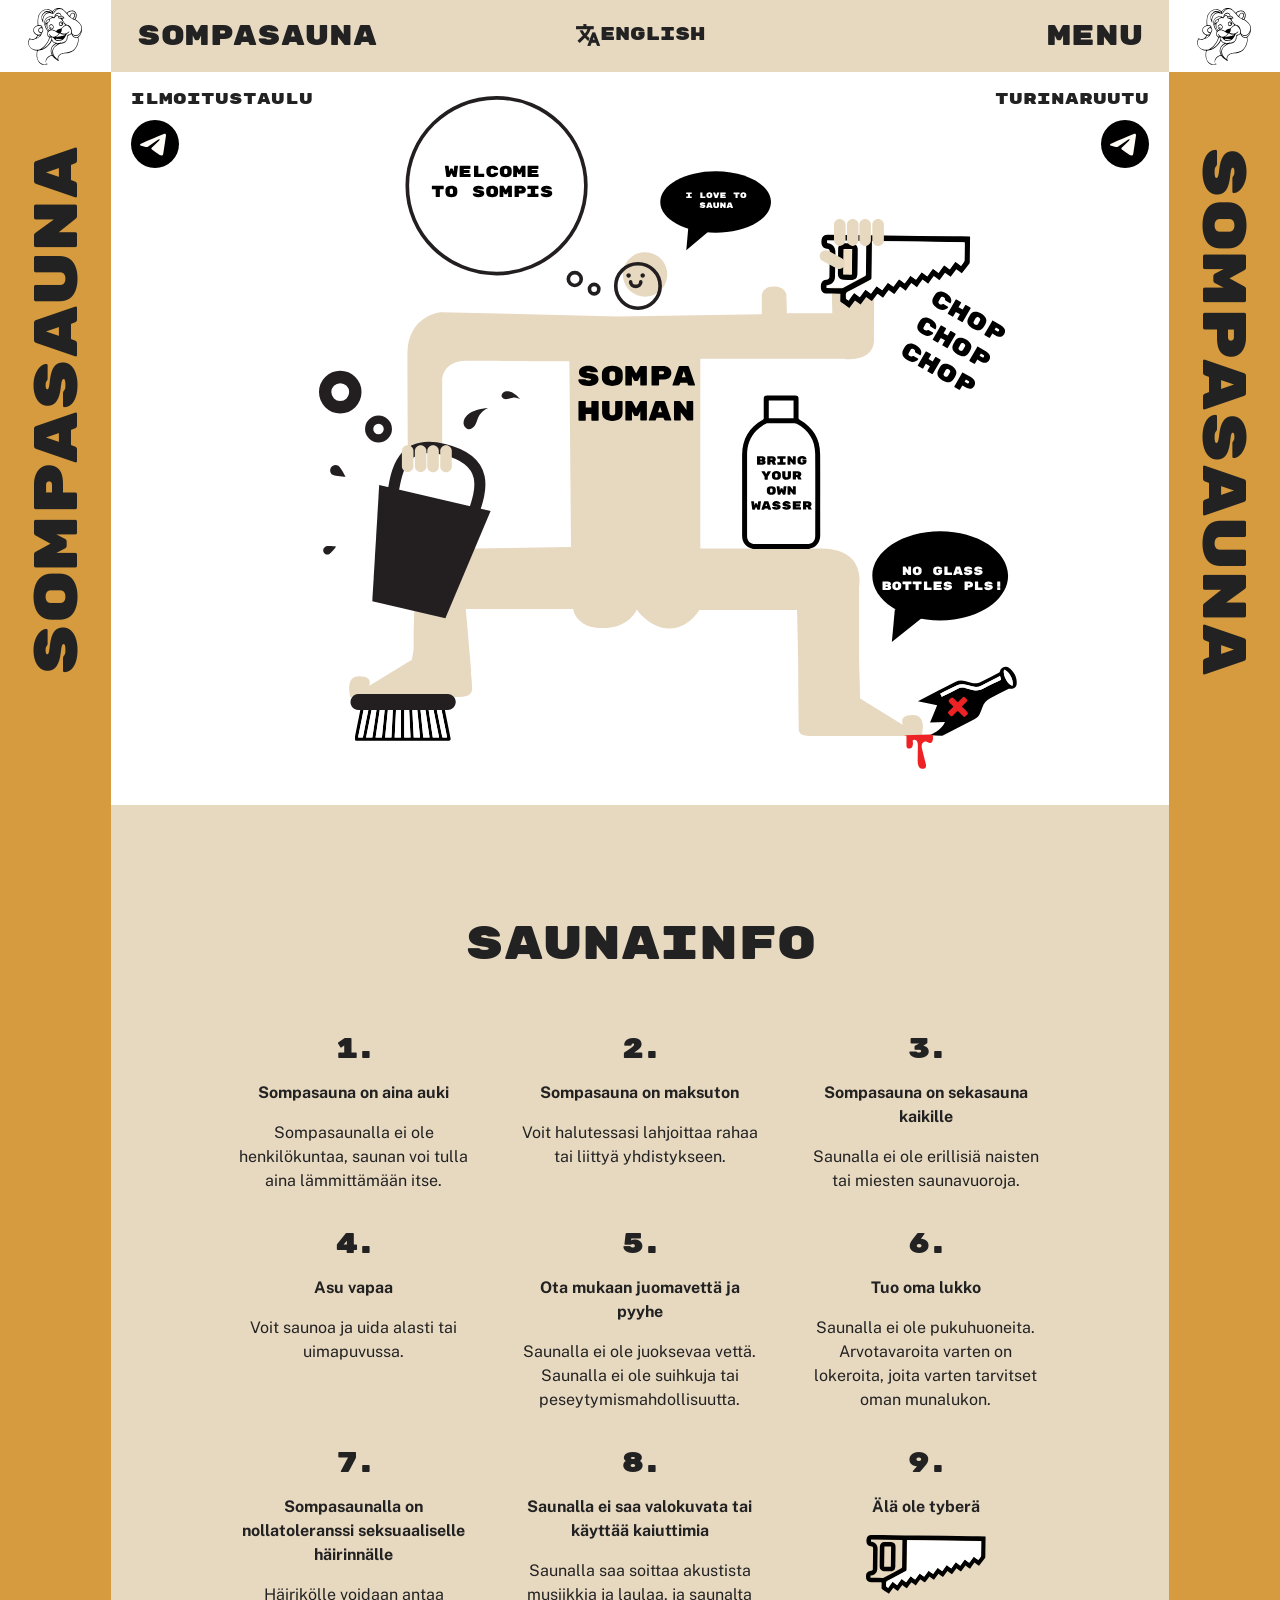
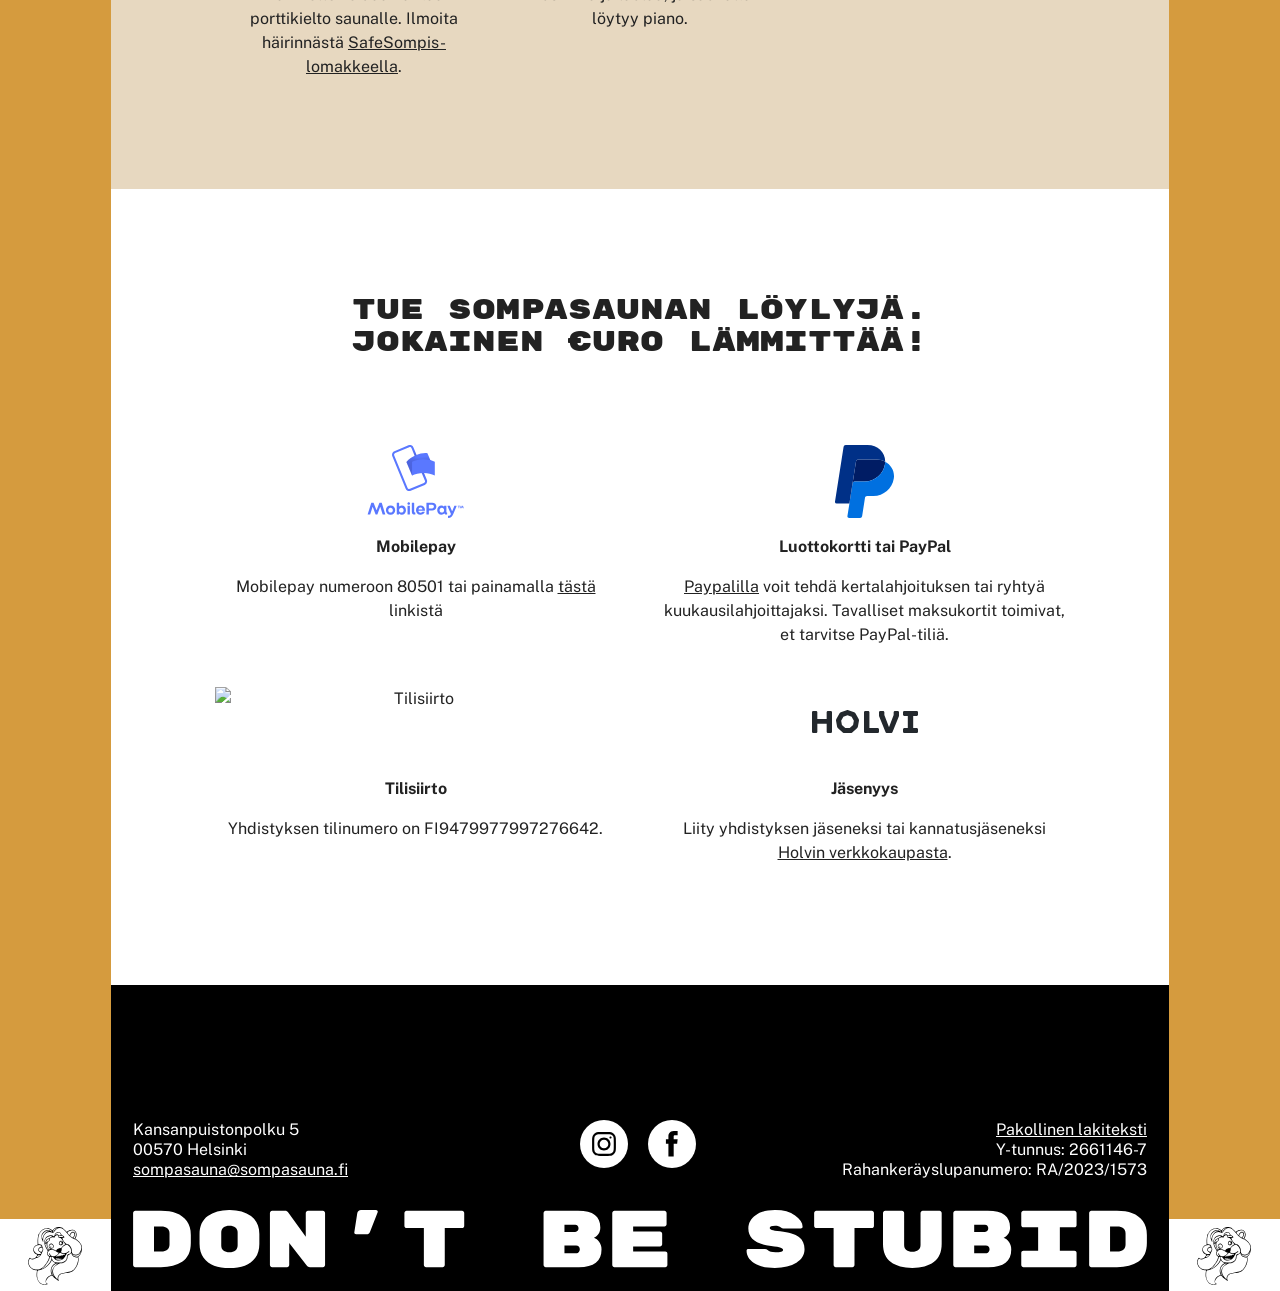
==== commit 0d933642: "Separate bank transfer into its own column Signed-off-by: Riku Viitanen <riku.viitanen@protonmail.co" ====
--- a/index.html
+++ b/index.html
@@ -22,29 +22,29 @@
       <script src="js/app.js"></script>
    </head>
    <body>
-	  <div id="menuOverlay" class="menucont">
-		 <div class="menuoverlay">
-			<div class="grid">
-				<div class="grid_col_100">
-					<div id="topLinks" class="toplinks maxwidth">
-					   <nav>
-						  <ul class="mobnavul">
-							 <li class="mobnavsep mobnavclose">
-								<a href="javascript:void(0);" class="mobnavlink" onclick="closeNav()">MENU KII!</a>
-							</li>
-						  </ul>
-						  <ul class="mobnavul">
-							 <li class="mobnavsep"><a href="index.html" class="mobnavlink">ETUSIVU</a></li>
-							 <li class="mobnavsep"><a href="medialle.html" class="mobnavlink">MEDIALLE</a></li>
-							 <li class="mobnavsep"><a href="yhdistys.html" class="mobnavlink">YHDISTYS</a></li>
-							 <li class="mobnavsep"><a href="saapuminen.html" class="mobnavlink">SAAPUMINEN</a></li>
-						  </ul>
-					   </nav>
-					</div>
-				</div>
-			</div>
-		</div>
-	  </div>
+      <div id="menuOverlay" class="menucont">
+         <div class="menuoverlay">
+            <div class="grid">
+               <div class="grid_col_100">
+                  <div id="topLinks" class="toplinks maxwidth">
+                     <nav>
+                        <ul class="mobnavul">
+                           <li class="mobnavsep mobnavclose">
+                              <a href="javascript:void(0);" class="mobnavlink" onclick="closeNav()">MENU KII!</a>
+                           </li>
+                        </ul>
+                        <ul class="mobnavul">
+                           <li class="mobnavsep"><a href="index.html" class="mobnavlink">ETUSIVU</a></li>
+                           <li class="mobnavsep"><a href="medialle.html" class="mobnavlink">MEDIALLE</a></li>
+                           <li class="mobnavsep"><a href="yhdistys.html" class="mobnavlink">YHDISTYS</a></li>
+                           <li class="mobnavsep"><a href="saapuminen.html" class="mobnavlink">SAAPUMINEN</a></li>
+                        </ul>
+                     </nav>
+                  </div>
+               </div>
+            </div>
+         </div>
+      </div>
       <div id="maincont" class="maincont maxwidth">
          <div id="maincont2" class="maincont2 maxwidth">
             <div class="sidecnt">
@@ -66,48 +66,48 @@
                         <div class="grid_col_40">
                            <a href="index.html"><h1 class="topbartext">Sompasauna</h1></a>
                         </div>
-						<div class="grid_col_20 langmenucnt">
-							<a href="home.html" class="langtext" data-icon="translate">ENGLISH</a>
+                        <div class="grid_col_20 langmenucnt">
+                           <a href="home.html" class="langtext" data-icon="translate">ENGLISH</a>
                         </div>
                         <div class="grid_col_40">
-							<a href="javascript:void(0);" class="mainmenu" onclick="openNav()">
-								<p class="topbartext">MENU</p>
-							</a>
+                           <a href="javascript:void(0);" class="mainmenu" onclick="openNav()">
+                              <p class="topbartext">MENU</p>
+                           </a>
                         </div>
                      </div>
                   </div>
                </header>
                <main>
                   <div class="mainsectcont">
-					 <div class="grid">
+                     <div class="grid">
                         <div class="grid_col_100 sompahumancnt">
-						   <div class="sompahuman">
+                           <div class="sompahuman">
                               <div class="sompahumanimg">
                                  <img src="images/sompahuman.svg" alt="">
                               </div>
                            </div>
-						   <div class="sompahumansomecnt">
-							   <div class="sompahumansome shsl left">
-								  <p>ILMOITUSTAULU</p>
-								  <div class ="sompahumanicons">
-									 <a href="https://t.me/+w6n6dkf7TgplNDRk" rel="noreferrer" target="_blank" class="sometop">
-										<div class="socmediacontinv left">
-										   <img src="images/some_telegram.svg" alt="Ilmoitustaulu telegrammissa">
-										</div>
-									 </a>
-								  </div>
-							   </div>
-							   <div class="sompahumansome shsr right">
-								  <p>TURINARUUTU</p>
-								  <div class ="sompahumanicons">
-									 <a href="https://t.me/%2BQe0uLihSREjvhsgx" rel="noreferrer" target="_blank" class="sometop right">
-										<div class="socmediacontinv right">
-										   <img src="images/some_telegram.svg" alt="Turinaruutu telegrammissa">
-										</div>
-									 </a>
-								  </div>
-							   </div>
-						   </div>
+                           <div class="sompahumansomecnt">
+                              <div class="sompahumansome shsl left">
+                                 <p>ILMOITUSTAULU</p>
+                                 <div class ="sompahumanicons">
+                                    <a href="https://t.me/+w6n6dkf7TgplNDRk" rel="noreferrer" target="_blank" class="sometop">
+                                       <div class="socmediacontinv left">
+                                          <img src="images/some_telegram.svg" alt="Ilmoitustaulu telegrammissa">
+                                       </div>
+                                    </a>
+                                 </div>
+                              </div>
+                              <div class="sompahumansome shsr right">
+                                 <p>TURINARUUTU</p>
+                                 <div class ="sompahumanicons">
+                                    <a href="https://t.me/%2BQe0uLihSREjvhsgx" rel="noreferrer" target="_blank" class="sometop right">
+                                       <div class="socmediacontinv right">
+                                          <img src="images/some_telegram.svg" alt="Turinaruutu telegrammissa">
+                                       </div>
+                                    </a>
+                                 </div>
+                              </div>
+                           </div>
                         </div>
                      </div>
                      <div class="grid beige contpadsml">
@@ -183,31 +183,40 @@
                            <h2 class="mediumtext aligncenter">Tue Sompasaunan löylyjä.<br>jokainen €uro lämmittää!</h2>
                         </div>
                         <div class="grid paymentcnt">
-                           <div class="grid_col_33">
-                              <div class="content aligncenter">
-								 <div class="paymentimgcnt">
-									<img src="./images/payment_mobilepay.svg" alt="MobilePay" class="paymentimg">
-								 </div>
+                           <div class="grid_col_50">
+                              <div class="content aligncenter">
+                                 <div class="paymentimgcnt">
+                                    <img src="./images/payment_mobilepay.svg" alt="MobilePay" class="paymentimg">
+                                 </div>
                                  <p class="payment">Mobilepay</p>
                                  <p>Mobilepay numeroon 80501 tai painamalla <a href="https://qr.mobilepay.fi/paymentlink?phone=80501&comment=Lahjoitus%20Sompasaunalle" rel="noreferrer" target="_blank" class="some instagram">tästä</a> linkistä</p>
                               </div>
                            </div>
-                           <div class="grid_col_33">
-                              <div class="content aligncenter">
-								 <div class="paymentimgcnt">
-									<img src="./images/payment_paypal.svg" alt="Paypal" class="paymentimg">
-								 </div>
+                           <div class="grid_col_50">
+                              <div class="content aligncenter">
+                                 <div class="paymentimgcnt">
+                                    <img src="./images/payment_paypal.svg" alt="Paypal" class="paymentimg">
+                                 </div>
                                  <p class="payment">Luottokortti tai PayPal</p>
                                  <p><a href="https://www.paypal.com/donate/?hosted_button_id=TMPUR9CYPCMAG" rel="noreferrer" target="_blank" class="">Paypalilla</a> voit tehdä kertalahjoituksen tai ryhtyä kuukausilahjoittajaksi. Tavalliset maksukortit toimivat, et tarvitse PayPal-tiliä.</p>
                               </div>
                            </div>
-                           <div class="grid_col_33">
-                              <div class="content aligncenter">
-								 <div class="paymentimgcnt holvi">
-									<img src="./images/payment_holvi.svg" alt="Holvi" class="paymentimg">
-								 </div>
+                           <div class="grid_col_50">
+                              <div class="content aligncenter">
+                                 <div class="paymentimgcnt">
+                                    <img src="./images/payment_bank.svg" alt="Tilisiirto" class="paymentimg">
+                                 </div>
                                  <p class="payment">Tilisiirto</p>
-                                 <p>Yhdistyksen tilinumero FI9479977997276642 (HOLVI), Voit ostaa myös kannatusjäsenyyden <a href="https://holvi.com/shop/sompasauna/" rel="noreferrer" target="_blank">Holvin verkkokaupasta</a>.</p>
+                                 <p>Yhdistyksen tilinumero on FI9479977997276642.</p>
+                              </div>
+                           </div>
+                           <div class="grid_col_50">
+                              <div class="content aligncenter">
+                                 <div class="paymentimgcnt holvi">
+                                    <img src="./images/payment_holvi.svg" alt="Holvi" class="paymentimg">
+                                 </div>
+                                 <p class="payment">Jäsenyys</p>
+                                 <p>Liity yhdistyksen jäseneksi tai kannatusjäseneksi <a href="https://holvi.com/shop/sompasauna/" rel="noreferrer" target="_blank">Holvin verkkokaupasta</a>.</p>
                               </div>
                            </div>
                         </div>
@@ -230,8 +239,8 @@
                                  </a>
                                  <div class="socmediacont">
                                     <a href="https://www.facebook.com/groups/sompasauna" rel="noreferrer" target="_blank" class="some facebook">
-										<img src="images/some_facebook.svg" alt="Sompasauna on Facebook">
-									</a>
+                                       <img src="images/some_facebook.svg" alt="Sompasauna on Facebook">
+                                    </a>
                                  </div>
                               </div>
                            </div>
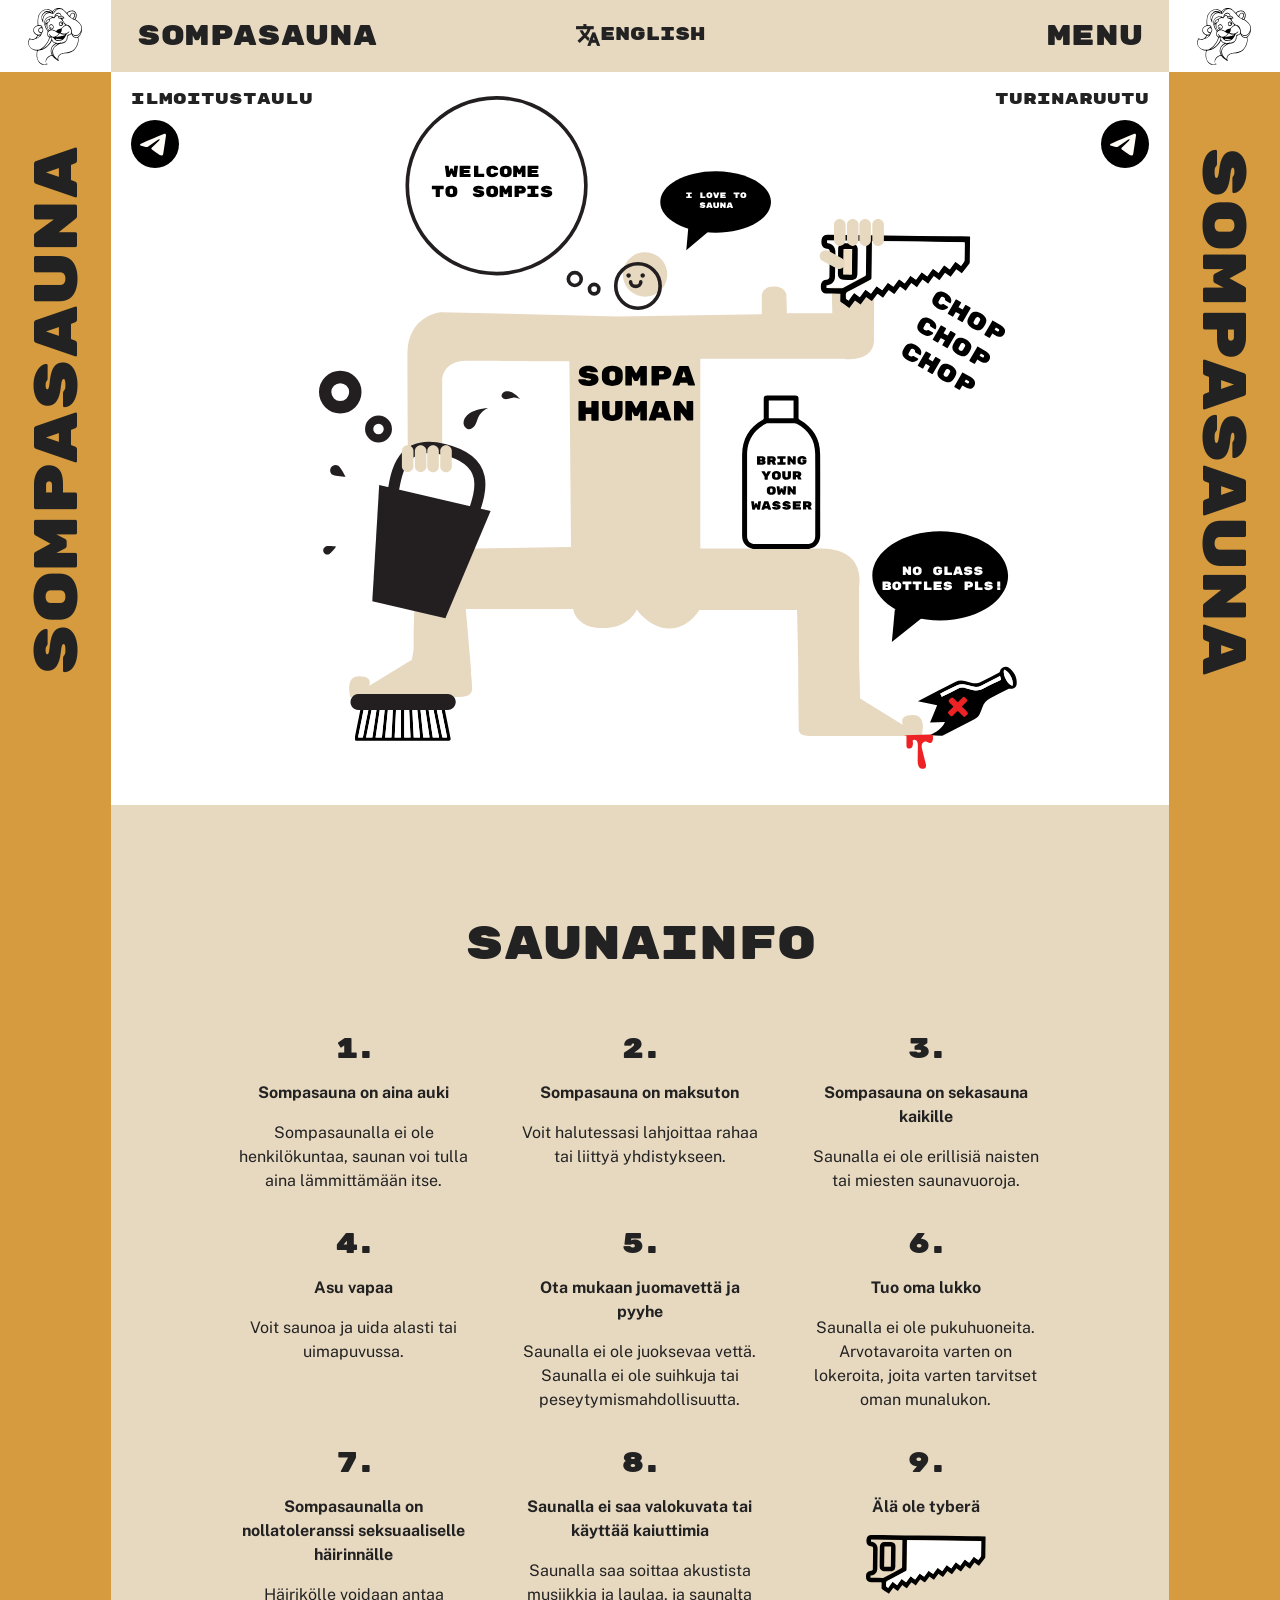
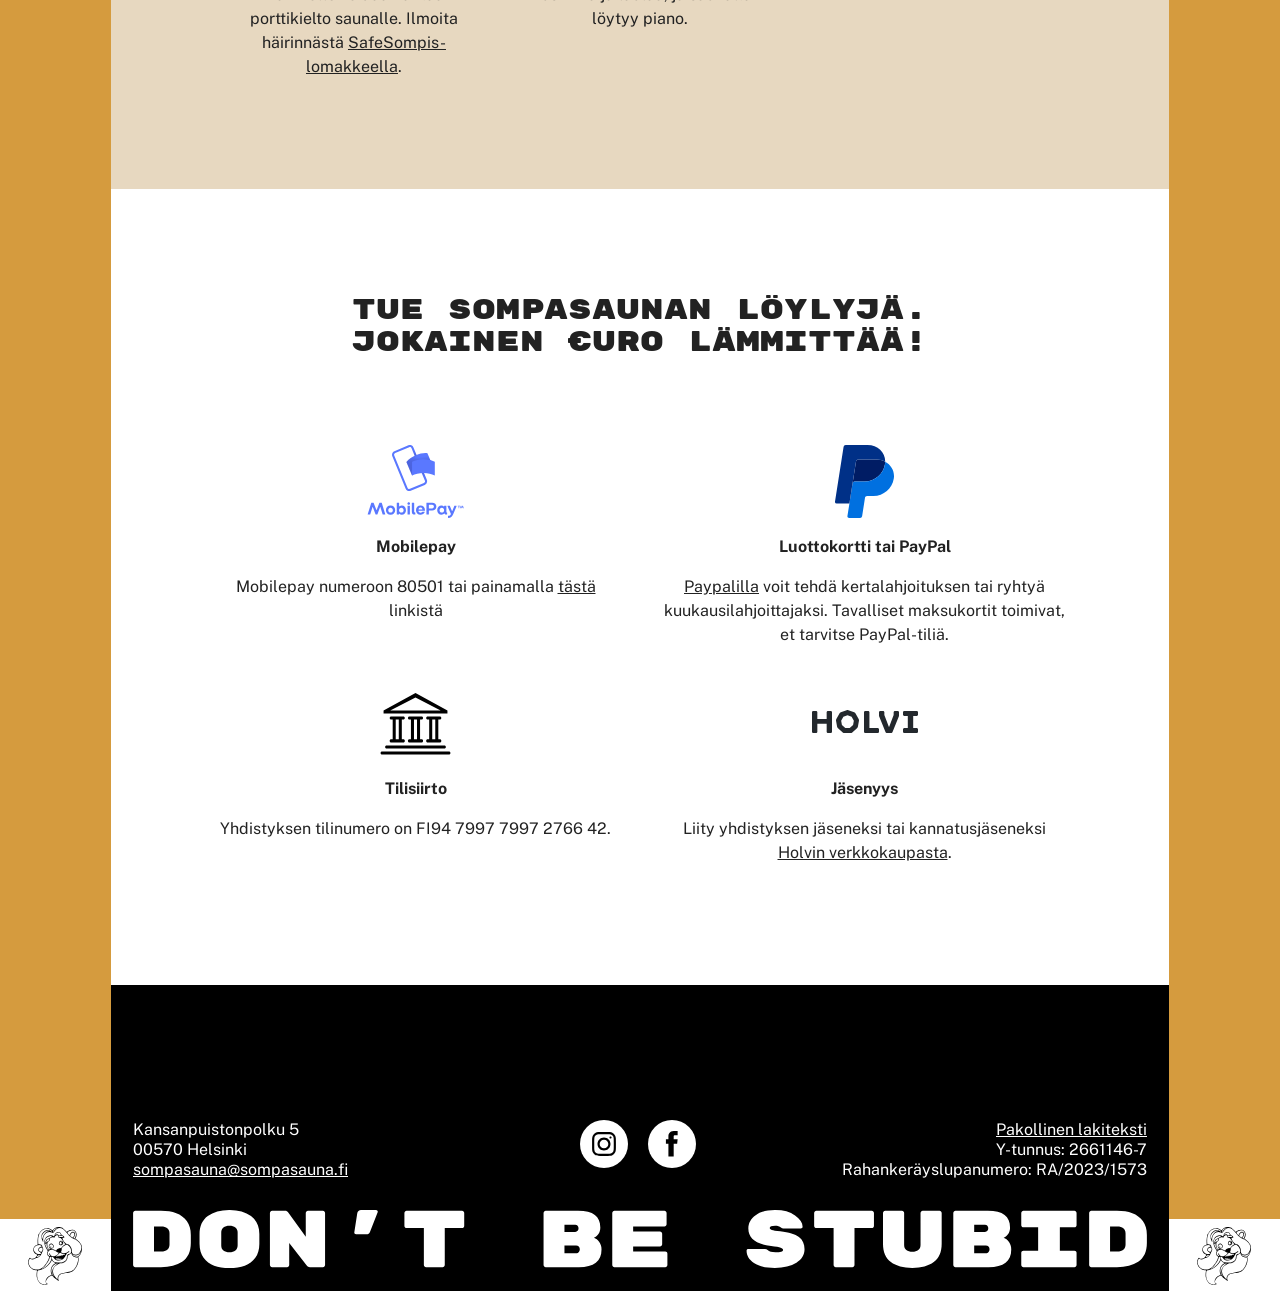
==== commit 99adc84a: "Make IBAN prettier Still easy to select thanks to a CSS trick.  Signed-off-by: Riku Viitanen <riku.v" ====
--- a/index.html
+++ b/index.html
@@ -207,7 +207,7 @@
                                     <img src="./images/payment_bank.svg" alt="Tilisiirto" class="paymentimg">
                                  </div>
                                  <p class="payment">Tilisiirto</p>
-                                 <p>Yhdistyksen tilinumero on FI9479977997276642.</p>
+                                 <p>Yhdistyksen tilinumero on <span class="selectable">FI94&nbsp;7997&nbsp;7997&nbsp;2766&nbsp;42</span>.</p>
                               </div>
                            </div>
                            <div class="grid_col_50">
--- a/css/style.css
+++ b/css/style.css
@@ -655,6 +655,10 @@
 	position: absolute;
 }
 
+.selectable {
+	user-select: all;
+}
+
 @media screen and (min-width: 20.5em) {
 	.mediumtext {
 		font-size: 14px;
@@ -1055,4 +1059,4 @@
 }
 
 @media screen and (min-width: 240em) {
-}+}
